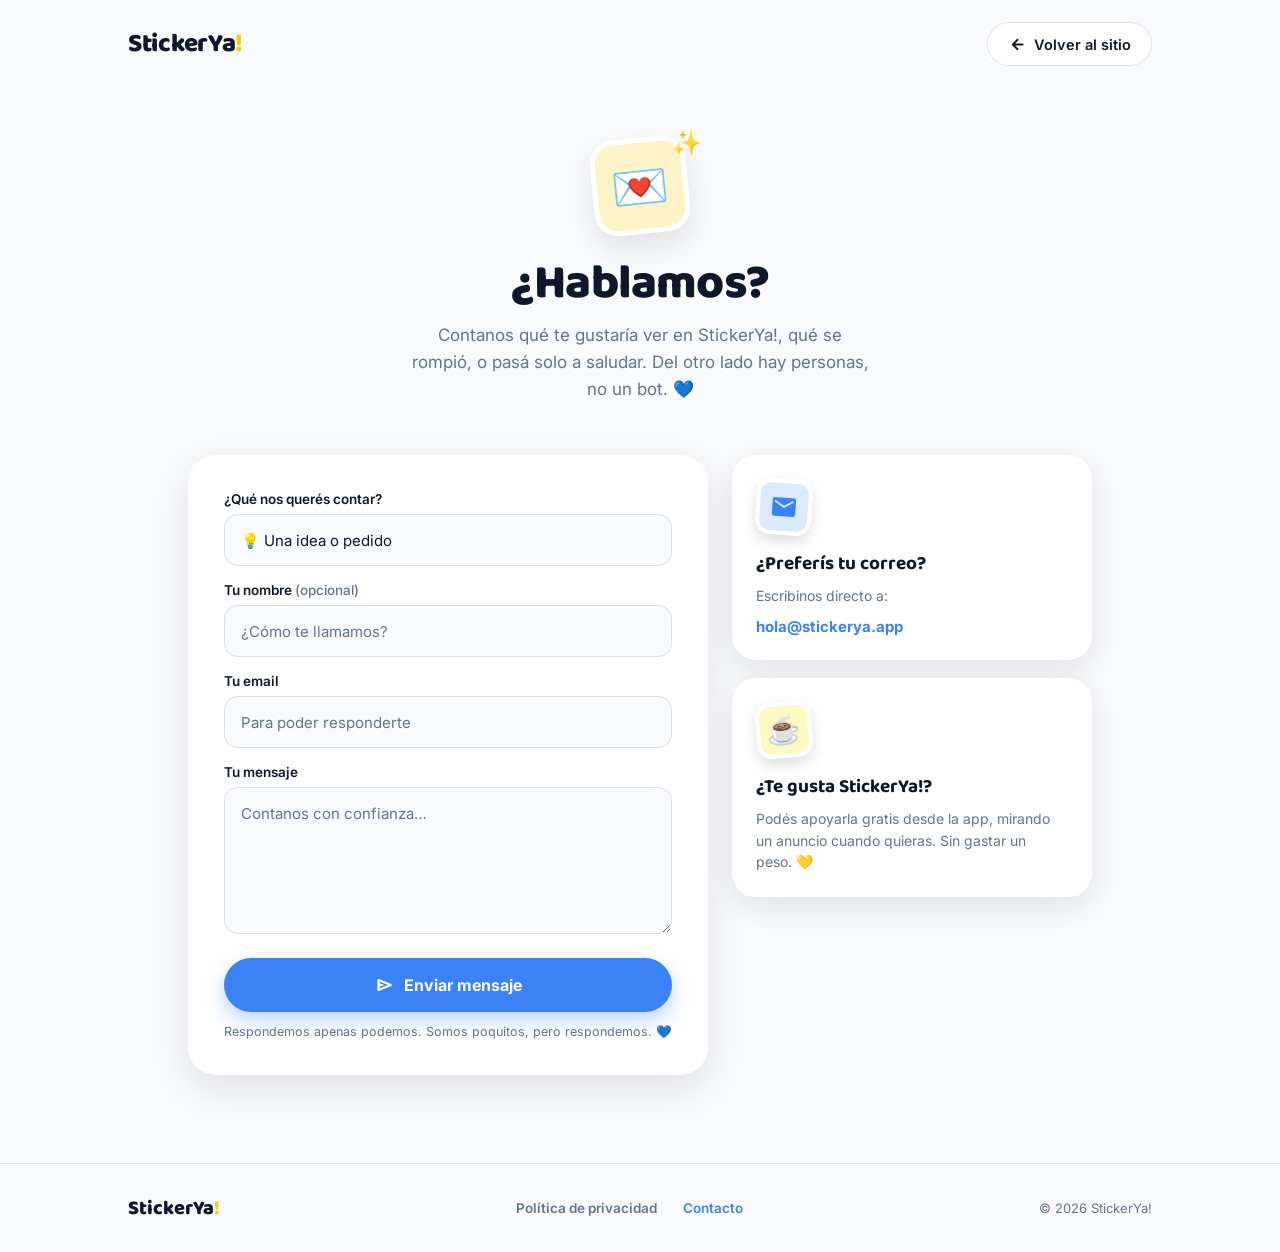
==== contacto.html @ ac91a320 "feat: sitio estático StickerYa! (landing + privacidad + contacto) Reconstrucción a mano desde el dis" ====
<!DOCTYPE html>
<html lang="es">
<head>
<meta charset="utf-8">
<meta name="viewport" content="width=device-width, initial-scale=1">
<title>Contacto — StickerYa!</title>
<meta name="description" content="¿Ideas, algo que se rompió, o solo saludar? Escribinos. Del otro lado hay personas, no un bot.">
<link rel="canonical" href="https://stickerya.app/contacto.html">
<meta name="theme-color" content="#3B82F6">
<meta name="theme-color" content="#0F172A" media="(prefers-color-scheme: dark)">
<meta property="og:type" content="website">
<meta property="og:site_name" content="StickerYa!">
<meta property="og:locale" content="es_LA">
<meta property="og:title" content="Contacto — StickerYa!">
<meta property="og:description" content="¿Ideas, algo que se rompió, o solo saludar? Escribinos.">
<meta property="og:url" content="https://stickerya.app/contacto.html">
<meta property="og:image" content="https://stickerya.app/og-image.png">
<link rel="icon" href="data:image/svg+xml,%3Csvg xmlns='http://www.w3.org/2000/svg' viewBox='0 0 100 100'%3E%3Crect width='100' height='100' rx='24' fill='%233B82F6'/%3E%3Ctext x='50' y='72' font-size='62' text-anchor='middle' font-family='Arial,sans-serif' font-weight='bold' fill='white'%3ES%3C/text%3E%3Ccircle cx='78' cy='30' r='9' fill='%23FACC15'/%3E%3C/svg%3E">
<link rel="preconnect" href="https://fonts.googleapis.com">
<link rel="preconnect" href="https://fonts.gstatic.com" crossorigin>
<link href="https://fonts.googleapis.com/css2?family=Baloo+2:wght@500;600;700;800&family=Inter:wght@400;500;600;700&family=Material+Symbols+Rounded:opsz,wght,FILL,GRAD@24,500,0..1,0&display=swap" rel="stylesheet">
<link rel="stylesheet" href="styles.css">
</head>
<body>
<div style="min-height:100vh; background:var(--syBg,#F8FAFC); color:var(--syT,#0F172A); font-family:Inter,sans-serif; overflow-x:clip;">

  <!-- ===== NAV ===== -->
  <header style="max-width:1120px; margin:0 auto; padding:22px clamp(20px,5vw,48px) 0; display:flex; align-items:center; justify-content:space-between; gap:16px;">
    <a href="index.html" style="text-decoration:none; font-family:'Baloo 2',sans-serif; font-weight:800; font-size:26px; letter-spacing:-.3px; color:var(--syT,#0F172A);">StickerYa<span style="color:var(--syY,#FACC15);">!</span></a>
    <a href="index.html" class="btn-ghost" style="text-decoration:none; display:flex; align-items:center; gap:7px; height:44px; padding:0 20px; border-radius:22px; border:1.5px solid var(--syLine,rgba(148,163,184,.28)); background:var(--sySurf,#fff); color:var(--syT,#0F172A); font-weight:600; font-size:14.5px;"><span style="font-family:'Material Symbols Rounded'; font-size:19px;">arrow_back</span>Volver al sitio</a>
  </header>

  <!-- ===== HEADER DE LA PÁGINA ===== -->
  <section style="max-width:760px; margin:0 auto; padding:clamp(44px,7vw,72px) clamp(20px,5vw,48px) 0; text-align:center;">
    <div style="position:relative; width:96px; height:96px; margin:0 auto;">
      <div style="width:96px; height:96px; background:#FEF3C7; border-radius:24px; border:5px solid #fff; transform:rotate(-6deg); box-shadow:0 12px 28px var(--syShadow,rgba(15,23,42,.10)); display:grid; place-items:center; font-size:46px;">💌</div>
      <span style="position:absolute; top:-10px; right:-14px; font-size:24px; animation:syTwinkle 2.8s ease-in-out infinite; animation-play-state:var(--syPlay,running);">✨</span>
    </div>
    <h1 style="font-family:'Baloo 2',sans-serif; font-weight:800; font-size:clamp(32px,4.6vw,48px); letter-spacing:-.8px; line-height:1.08; margin:24px 0 0; color:var(--syT,#0F172A); text-wrap:balance;">¿Hablamos?</h1>
    <p style="font-size:clamp(15px,2vw,17px); line-height:1.6; color:var(--syT2,#64748B); margin:12px auto 0; max-width:460px; text-wrap:pretty;">Contanos qué te gustaría ver en StickerYa!, qué se rompió, o pasá solo a saludar. Del otro lado hay personas, no un bot. 💙</p>
  </section>

  <!-- ===== CONTENIDO ===== -->
  <section style="max-width:1000px; margin:0 auto; padding:clamp(32px,5vw,52px) clamp(20px,5vw,48px) clamp(56px,8vw,88px); display:flex; flex-wrap:wrap; align-items:flex-start; justify-content:center; gap:24px;">

    <!-- Card del formulario -->
    <div style="flex:1 1 420px; max-width:600px; background:var(--sySurf,#fff); border-radius:28px; padding:clamp(24px,4vw,36px); box-shadow:0 14px 40px var(--syShadow,rgba(15,23,42,.10));">
      <!-- El form usa mailto: funciona sin backend (abre tu app de correo).
           TODO: para envío inline, cambiar action por un endpoint de Formspree/Web3Forms. -->
      <form action="mailto:hola@stickerya.app" method="post" enctype="text/plain">
        <div style="font-size:13.5px; font-weight:600; color:var(--syT,#0F172A); margin-bottom:7px;">¿Qué nos querés contar?</div>
        <select name="tema" class="field" style="height:52px; -webkit-appearance:none; appearance:none;">
          <option>💡 Una idea o pedido</option>
          <option>🐛 Algo se rompió</option>
          <option>👋 Solo saludar</option>
          <option>💬 Otra cosa</option>
        </select>

        <div style="margin-top:16px;">
          <div style="font-size:13.5px; font-weight:600; color:var(--syT,#0F172A); margin-bottom:7px;">Tu nombre <span style="color:var(--syT2,#64748B); font-weight:500;">(opcional)</span></div>
          <input class="field" type="text" name="nombre" placeholder="¿Cómo te llamamos?">
        </div>

        <div style="margin-top:16px;">
          <div style="font-size:13.5px; font-weight:600; color:var(--syT,#0F172A); margin-bottom:7px;">Tu email</div>
          <input class="field" type="email" name="email" required placeholder="Para poder responderte">
        </div>

        <div style="margin-top:16px;">
          <div style="font-size:13.5px; font-weight:600; color:var(--syT,#0F172A); margin-bottom:7px;">Tu mensaje</div>
          <textarea class="field" name="mensaje" required rows="5" placeholder="Contanos con confianza…"></textarea>
        </div>

        <button type="submit" class="btn-primary" style="margin-top:20px; width:100%; height:54px; border:none; cursor:pointer; border-radius:27px; background:var(--syP,#3B82F6); box-shadow:0 8px 20px rgba(59,130,246,.35); display:flex; align-items:center; justify-content:center; gap:9px; color:var(--syOnP,#fff); font-family:Inter,sans-serif; font-weight:700; font-size:16px;"><span style="font-family:'Material Symbols Rounded'; font-size:20px;">send</span>Enviar mensaje</button>
        <div style="font-size:12.5px; color:var(--syT2,#64748B); text-align:center; margin-top:12px;">Respondemos apenas podemos. Somos poquitos, pero respondemos. 💙</div>
      </form>
    </div>

    <!-- Columna lateral -->
    <div style="flex:1 1 280px; max-width:360px; display:flex; flex-direction:column; gap:18px;">
      <div style="background:var(--sySurf,#fff); border-radius:24px; padding:24px; box-shadow:0 10px 30px var(--syShadow,rgba(15,23,42,.10));">
        <div style="width:56px; height:56px; background:#DBEAFE; border-radius:15px; border:4px solid #fff; transform:rotate(4deg); box-shadow:0 6px 14px rgba(15,23,42,.14); display:grid; place-items:center;"><span style="font-family:'Material Symbols Rounded'; font-size:28px; color:#3B82F6; font-variation-settings:'FILL' 1;">mail</span></div>
        <h2 style="font-family:'Baloo 2',sans-serif; font-weight:700; font-size:19px; margin:14px 0 0; color:var(--syT,#0F172A);">¿Preferís tu correo?</h2>
        <p style="font-size:14px; line-height:1.55; color:var(--syT2,#64748B); margin:6px 0 0;">Escribinos directo a:</p>
        <a href="mailto:hola@stickerya.app" class="flink" style="text-decoration:none; display:inline-flex; align-items:center; gap:7px; margin-top:10px; font-size:15px; font-weight:700; color:var(--syP,#3B82F6);">hola@stickerya.app</a>
      </div>
      <div style="background:var(--sySurf,#fff); border-radius:24px; padding:24px; box-shadow:0 10px 30px var(--syShadow,rgba(15,23,42,.10));">
        <div style="width:56px; height:56px; background:#FEF9C3; border-radius:15px; border:4px solid #fff; transform:rotate(-5deg); box-shadow:0 6px 14px rgba(15,23,42,.14); display:grid; place-items:center; font-size:28px;">☕</div>
        <h2 style="font-family:'Baloo 2',sans-serif; font-weight:700; font-size:19px; margin:14px 0 0; color:var(--syT,#0F172A);">¿Te gusta StickerYa!?</h2>
        <p style="font-size:14px; line-height:1.55; color:var(--syT2,#64748B); margin:6px 0 0; text-wrap:pretty;">Podés apoyarla gratis desde la app, mirando un anuncio cuando quieras. Sin gastar un peso. 💛</p>
      </div>
    </div>
  </section>

  <!-- ===== FOOTER ===== -->
  <footer style="border-top:1px solid var(--syLine,rgba(148,163,184,.28));">
    <div style="max-width:1120px; margin:0 auto; padding:28px clamp(20px,5vw,48px); display:flex; flex-wrap:wrap; align-items:center; justify-content:space-between; gap:14px 24px;">
      <a href="index.html" style="text-decoration:none; font-family:'Baloo 2',sans-serif; font-weight:800; font-size:20px; color:var(--syT,#0F172A);">StickerYa<span style="color:var(--syY,#FACC15);">!</span></a>
      <div style="display:flex; flex-wrap:wrap; gap:8px 26px;">
        <a href="privacidad.html" class="flink" style="text-decoration:none; font-size:13.5px; font-weight:600; color:var(--syT2,#64748B);">Política de privacidad</a>
        <span style="font-size:13.5px; font-weight:600; color:var(--syP,#3B82F6);">Contacto</span>
      </div>
      <div style="font-size:13px; color:var(--syT2,#64748B);">© 2026 StickerYa!</div>
    </div>
  </footer>
</div>
</body>
</html>
---- styles.css ----
/* StickerYa! — estilos compartidos del sitio */
:root {
  --syBg:#F8FAFC; --sySurf:#FFFFFF; --syT:#0F172A; --syT2:#64748B;
  --syP:#3B82F6; --syPD:#2563EB; --syOnP:#FFFFFF; --syY:#FACC15;
  --syGlow:#DBEAFE; --syGlow2:#EFF6FF;
  --syLine:rgba(148,163,184,.28); --syShadow:rgba(15,23,42,.10);
  --syPlay:running; color-scheme:light;
}
@media (prefers-color-scheme: dark) {
  :root {
    --syBg:#0F172A; --sySurf:#1E293B; --syT:#F1F5F9; --syT2:#94A3B8;
    --syP:#60A5FA; --syPD:#3B82F6; --syOnP:#0F172A; --syY:#FDE047;
    --syGlow:#1E3252; --syGlow2:#16243C;
    --syLine:rgba(148,163,184,.22); --syShadow:rgba(0,0,0,.45);
    color-scheme:dark;
  }
}
@media (prefers-reduced-motion: reduce) { :root { --syPlay:paused; } }

* { box-sizing: border-box; }
html { scroll-behavior: smooth; }
body { margin: 0; -webkit-font-smoothing: antialiased; text-rendering: optimizeLegibility; }
::selection { background: #FACC15; color: #0F172A; }
a { -webkit-tap-highlight-color: transparent; }

@keyframes syFloatA { 0%,100% { transform: translateY(0); } 50% { transform: translateY(-13px); } }
@keyframes syFloatB { 0%,100% { transform: translateY(-7px); } 50% { transform: translateY(9px); } }
@keyframes syTwinkle { 0%,100% { opacity: .35; transform: scale(.85) rotate(-8deg); } 50% { opacity: 1; transform: scale(1.15) rotate(8deg); } }
@keyframes syFall { 0% { transform: translateY(-12px) rotate(0deg); opacity: 0; } 12% { opacity: 1; } 100% { transform: translateY(150px) rotate(200deg); opacity: 0; } }

/* Botones / links con hover (reemplazan style-hover de Claude Design) */
.btn-primary { transition: transform .15s ease, box-shadow .15s ease; }
.btn-primary:hover { transform: translateY(-1px); box-shadow: 0 8px 20px rgba(59,130,246,.40); }
.btn-play { transition: transform .15s ease; }
.btn-play:hover { transform: translateY(-2px); }
.btn-ghost { transition: border-color .15s ease, color .15s ease; }
.btn-ghost:hover { border-color: var(--syP); color: var(--syP); }
.btn-yellow { transition: transform .15s ease; }
.btn-yellow:hover { transform: translateY(-1px); }
.flink { transition: color .15s ease; }
.flink:hover { color: var(--syP); }

/* Campos de formulario (Contacto) */
.field {
  width: 100%; border-radius: 14px; border: 1.5px solid var(--syLine);
  background: var(--syBg); padding: 0 16px; font-family: Inter, sans-serif;
  font-size: 15px; color: var(--syT); outline: none;
  transition: border-color .15s ease, box-shadow .15s ease, background .15s ease;
}
input.field { height: 52px; }
textarea.field { padding: 14px 16px; line-height: 1.55; resize: vertical; min-height: 120px; }
.field:focus { border-color: var(--syP); box-shadow: 0 0 0 4px rgba(59,130,246,.16); background: var(--sySurf); }
.field::placeholder { color: var(--syT2); }
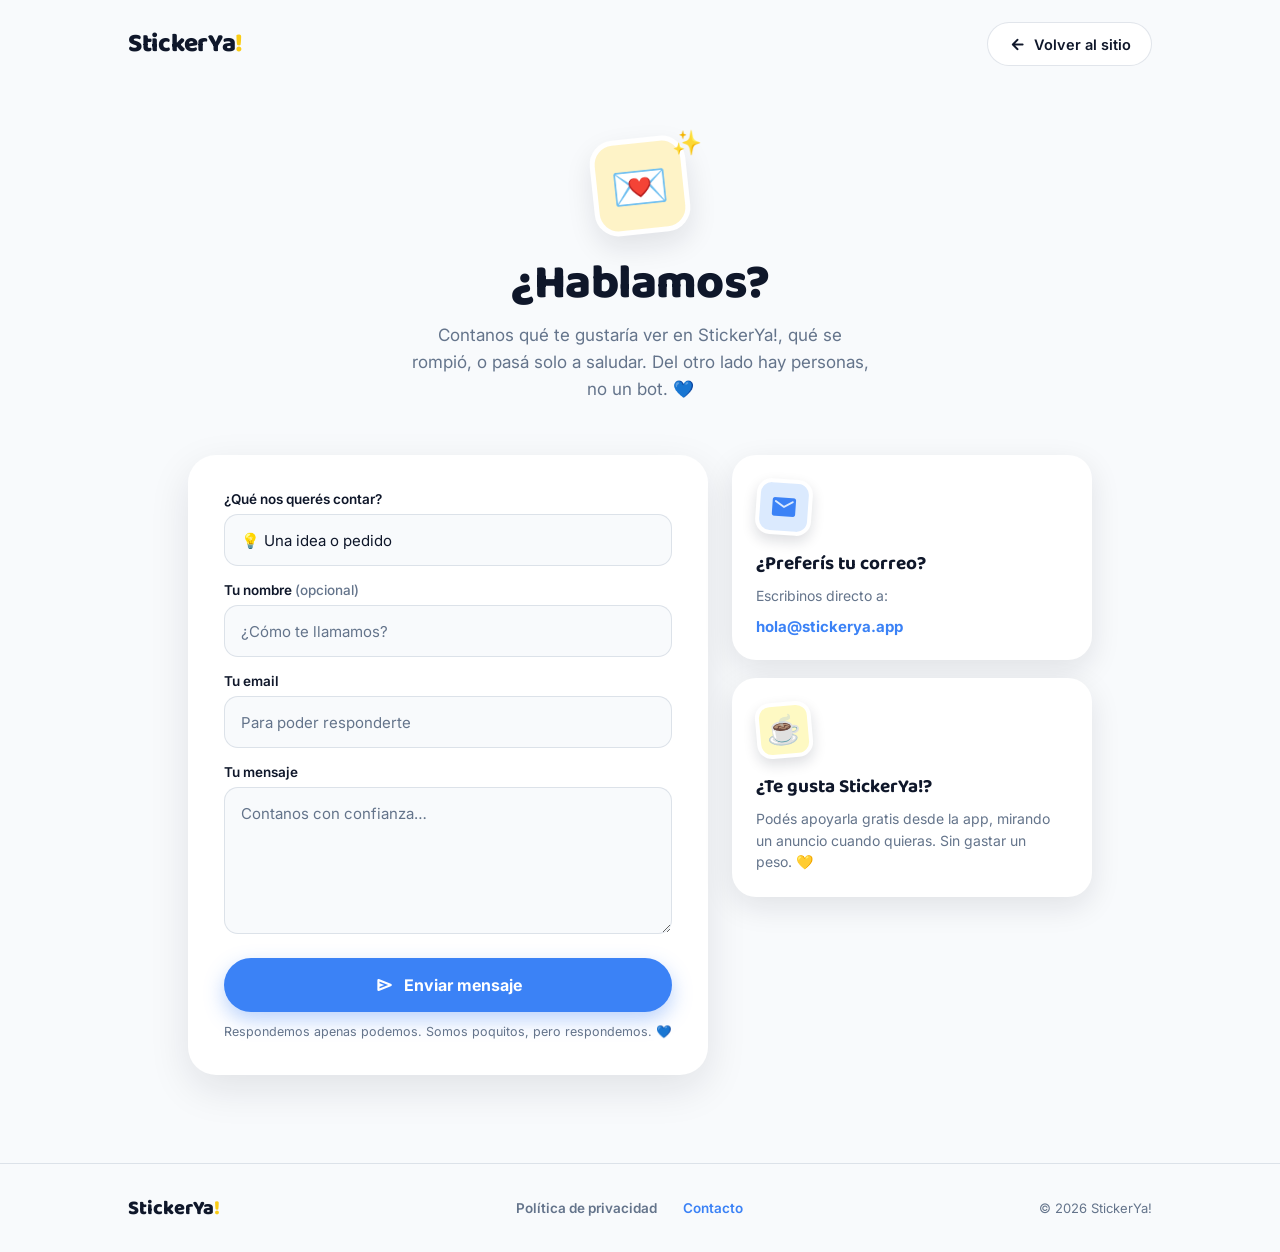
==== commit 76ea2d4d: "feat: og-image de marca + favicon con ícono real - og-image.png (1200×630) para preview al compartir" ====
--- a/contacto.html
+++ b/contacto.html
@@ -16,6 +16,7 @@
 <meta property="og:url" content="https://stickerya.app/contacto.html">
 <meta property="og:image" content="https://stickerya.app/og-image.png">
 <link rel="icon" href="data:image/svg+xml,%3Csvg xmlns='http://www.w3.org/2000/svg' viewBox='0 0 100 100'%3E%3Crect width='100' height='100' rx='24' fill='%233B82F6'/%3E%3Ctext x='50' y='72' font-size='62' text-anchor='middle' font-family='Arial,sans-serif' font-weight='bold' fill='white'%3ES%3C/text%3E%3Ccircle cx='78' cy='30' r='9' fill='%23FACC15'/%3E%3C/svg%3E">
+<link rel="apple-touch-icon" href="icon.png">
 <link rel="preconnect" href="https://fonts.googleapis.com">
 <link rel="preconnect" href="https://fonts.gstatic.com" crossorigin>
 <link href="https://fonts.googleapis.com/css2?family=Baloo+2:wght@500;600;700;800&family=Inter:wght@400;500;600;700&family=Material+Symbols+Rounded:opsz,wght,FILL,GRAD@24,500,0..1,0&display=swap" rel="stylesheet">
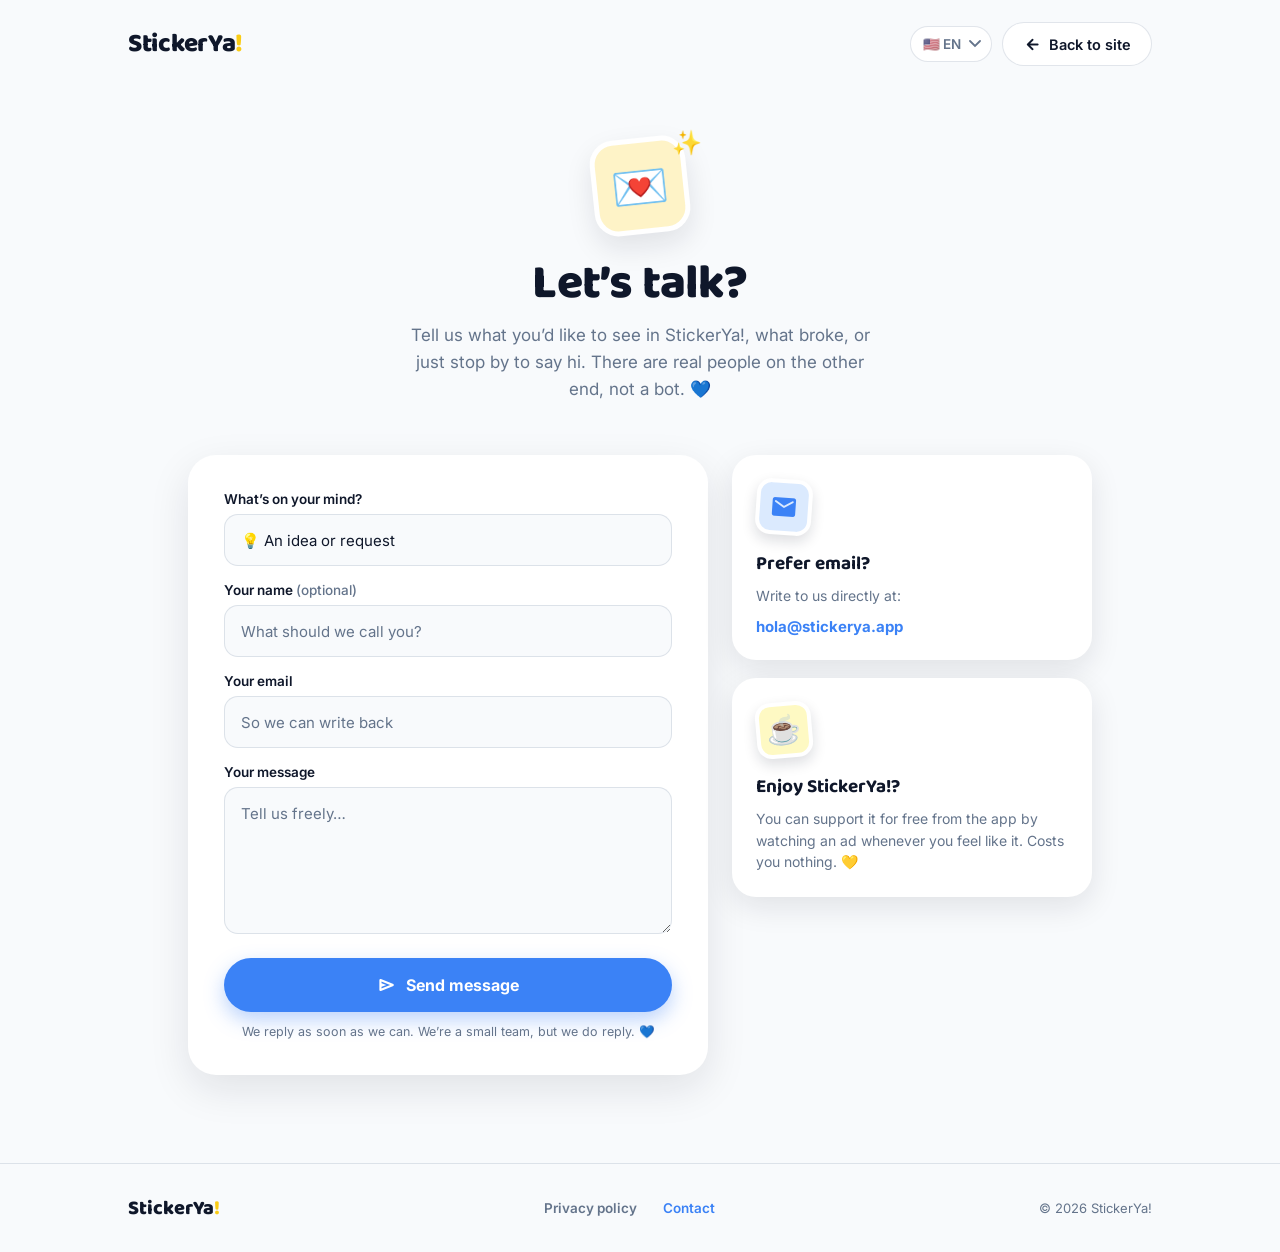
==== commit ff7a8015: "feat(i18n): sitio multi-idioma es/en/pt con auto-detección + picker - Runtime client-side (i18n.js):" ====
--- a/contacto.html
+++ b/contacto.html
@@ -1,18 +1,26 @@
 <!DOCTYPE html>
 <html lang="es">
 <head>
+<!-- Google tag (gtag.js) -->
+<script async src="https://www.googletagmanager.com/gtag/js?id=G-CGMSL0RC98"></script>
+<script>
+  window.dataLayer = window.dataLayer || [];
+  function gtag(){dataLayer.push(arguments);}
+  gtag('js', new Date());
+  gtag('config', 'G-CGMSL0RC98');
+</script>
 <meta charset="utf-8">
 <meta name="viewport" content="width=device-width, initial-scale=1">
-<title>Contacto — StickerYa!</title>
-<meta name="description" content="¿Ideas, algo que se rompió, o solo saludar? Escribinos. Del otro lado hay personas, no un bot.">
+<title data-i18n-attr="textContent:meta.title.contact">Contacto — StickerYa!</title>
+<meta name="description" data-i18n-attr="content:meta.desc.contact" content="¿Ideas, algo que se rompió, o solo saludar? Escribinos. Del otro lado hay personas, no un bot.">
 <link rel="canonical" href="https://stickerya.app/contacto.html">
 <meta name="theme-color" content="#3B82F6">
 <meta name="theme-color" content="#0F172A" media="(prefers-color-scheme: dark)">
 <meta property="og:type" content="website">
 <meta property="og:site_name" content="StickerYa!">
 <meta property="og:locale" content="es_LA">
-<meta property="og:title" content="Contacto — StickerYa!">
-<meta property="og:description" content="¿Ideas, algo que se rompió, o solo saludar? Escribinos.">
+<meta property="og:title" data-i18n-attr="content:meta.og.title.contact" content="Contacto — StickerYa!">
+<meta property="og:description" data-i18n-attr="content:meta.og.desc.contact" content="¿Ideas, algo que se rompió, o solo saludar? Escribinos.">
 <meta property="og:url" content="https://stickerya.app/contacto.html">
 <meta property="og:image" content="https://stickerya.app/og-image.png">
 <link rel="icon" href="data:image/svg+xml,%3Csvg xmlns='http://www.w3.org/2000/svg' viewBox='0 0 100 100'%3E%3Crect width='100' height='100' rx='24' fill='%233B82F6'/%3E%3Ctext x='50' y='72' font-size='62' text-anchor='middle' font-family='Arial,sans-serif' font-weight='bold' fill='white'%3ES%3C/text%3E%3Ccircle cx='78' cy='30' r='9' fill='%23FACC15'/%3E%3C/svg%3E">
@@ -28,7 +36,14 @@
   <!-- ===== NAV ===== -->
   <header style="max-width:1120px; margin:0 auto; padding:22px clamp(20px,5vw,48px) 0; display:flex; align-items:center; justify-content:space-between; gap:16px;">
     <a href="index.html" style="text-decoration:none; font-family:'Baloo 2',sans-serif; font-weight:800; font-size:26px; letter-spacing:-.3px; color:var(--syT,#0F172A);">StickerYa<span style="color:var(--syY,#FACC15);">!</span></a>
-    <a href="index.html" class="btn-ghost" style="text-decoration:none; display:flex; align-items:center; gap:7px; height:44px; padding:0 20px; border-radius:22px; border:1.5px solid var(--syLine,rgba(148,163,184,.28)); background:var(--sySurf,#fff); color:var(--syT,#0F172A); font-weight:600; font-size:14.5px;"><span style="font-family:'Material Symbols Rounded'; font-size:19px;">arrow_back</span>Volver al sitio</a>
+    <div style="display:flex; align-items:center; gap:10px;">
+      <select class="sy-lang-picker" aria-label="Idioma" onchange="sySetLang(this.value)">
+        <option value="es">🇦🇷 ES</option>
+        <option value="en">🇺🇸 EN</option>
+        <option value="pt">🇧🇷 PT</option>
+      </select>
+      <a href="index.html" class="btn-ghost" style="text-decoration:none; display:flex; align-items:center; gap:7px; height:44px; padding:0 20px; border-radius:22px; border:1.5px solid var(--syLine,rgba(148,163,184,.28)); background:var(--sySurf,#fff); color:var(--syT,#0F172A); font-weight:600; font-size:14.5px;"><span style="font-family:'Material Symbols Rounded'; font-size:19px;">arrow_back</span><span data-i18n="nav.back">Volver al sitio</span></a>
+    </div>
   </header>
 
   <!-- ===== HEADER DE LA PÁGINA ===== -->
@@ -37,8 +52,8 @@
       <div style="width:96px; height:96px; background:#FEF3C7; border-radius:24px; border:5px solid #fff; transform:rotate(-6deg); box-shadow:0 12px 28px var(--syShadow,rgba(15,23,42,.10)); display:grid; place-items:center; font-size:46px;">💌</div>
       <span style="position:absolute; top:-10px; right:-14px; font-size:24px; animation:syTwinkle 2.8s ease-in-out infinite; animation-play-state:var(--syPlay,running);">✨</span>
     </div>
-    <h1 style="font-family:'Baloo 2',sans-serif; font-weight:800; font-size:clamp(32px,4.6vw,48px); letter-spacing:-.8px; line-height:1.08; margin:24px 0 0; color:var(--syT,#0F172A); text-wrap:balance;">¿Hablamos?</h1>
-    <p style="font-size:clamp(15px,2vw,17px); line-height:1.6; color:var(--syT2,#64748B); margin:12px auto 0; max-width:460px; text-wrap:pretty;">Contanos qué te gustaría ver en StickerYa!, qué se rompió, o pasá solo a saludar. Del otro lado hay personas, no un bot. 💙</p>
+    <h1 data-i18n="contact.h1" style="font-family:'Baloo 2',sans-serif; font-weight:800; font-size:clamp(32px,4.6vw,48px); letter-spacing:-.8px; line-height:1.08; margin:24px 0 0; color:var(--syT,#0F172A); text-wrap:balance;">¿Hablamos?</h1>
+    <p data-i18n="contact.subtitle" style="font-size:clamp(15px,2vw,17px); line-height:1.6; color:var(--syT2,#64748B); margin:12px auto 0; max-width:460px; text-wrap:pretty;">Contanos qué te gustaría ver en StickerYa!, qué se rompió, o pasá solo a saludar. Del otro lado hay personas, no un bot. 💙</p>
   </section>
 
   <!-- ===== CONTENIDO ===== -->
@@ -49,31 +64,31 @@
       <!-- El form usa mailto: funciona sin backend (abre tu app de correo).
            TODO: para envío inline, cambiar action por un endpoint de Formspree/Web3Forms. -->
       <form action="mailto:hola@stickerya.app" method="post" enctype="text/plain">
-        <div style="font-size:13.5px; font-weight:600; color:var(--syT,#0F172A); margin-bottom:7px;">¿Qué nos querés contar?</div>
+        <div data-i18n="contact.form.topic.label" style="font-size:13.5px; font-weight:600; color:var(--syT,#0F172A); margin-bottom:7px;">¿Qué nos querés contar?</div>
         <select name="tema" class="field" style="height:52px; -webkit-appearance:none; appearance:none;">
-          <option>💡 Una idea o pedido</option>
-          <option>🐛 Algo se rompió</option>
-          <option>👋 Solo saludar</option>
-          <option>💬 Otra cosa</option>
+          <option data-i18n="contact.form.topic.idea">💡 Una idea o pedido</option>
+          <option data-i18n="contact.form.topic.bug">🐛 Algo se rompió</option>
+          <option data-i18n="contact.form.topic.hi">👋 Solo saludar</option>
+          <option data-i18n="contact.form.topic.other">💬 Otra cosa</option>
         </select>
 
         <div style="margin-top:16px;">
-          <div style="font-size:13.5px; font-weight:600; color:var(--syT,#0F172A); margin-bottom:7px;">Tu nombre <span style="color:var(--syT2,#64748B); font-weight:500;">(opcional)</span></div>
-          <input class="field" type="text" name="nombre" placeholder="¿Cómo te llamamos?">
+          <div style="font-size:13.5px; font-weight:600; color:var(--syT,#0F172A); margin-bottom:7px;"><span data-i18n="contact.form.name.label">Tu nombre</span> <span data-i18n="contact.form.name.optional" style="color:var(--syT2,#64748B); font-weight:500;">(opcional)</span></div>
+          <input class="field" type="text" name="nombre" data-i18n-attr="placeholder:contact.form.name.ph" placeholder="¿Cómo te llamamos?">
         </div>
 
         <div style="margin-top:16px;">
-          <div style="font-size:13.5px; font-weight:600; color:var(--syT,#0F172A); margin-bottom:7px;">Tu email</div>
-          <input class="field" type="email" name="email" required placeholder="Para poder responderte">
+          <div data-i18n="contact.form.email.label" style="font-size:13.5px; font-weight:600; color:var(--syT,#0F172A); margin-bottom:7px;">Tu email</div>
+          <input class="field" type="email" name="email" required data-i18n-attr="placeholder:contact.form.email.ph" placeholder="Para poder responderte">
         </div>
 
         <div style="margin-top:16px;">
-          <div style="font-size:13.5px; font-weight:600; color:var(--syT,#0F172A); margin-bottom:7px;">Tu mensaje</div>
-          <textarea class="field" name="mensaje" required rows="5" placeholder="Contanos con confianza…"></textarea>
+          <div data-i18n="contact.form.msg.label" style="font-size:13.5px; font-weight:600; color:var(--syT,#0F172A); margin-bottom:7px;">Tu mensaje</div>
+          <textarea class="field" name="mensaje" required rows="5" data-i18n-attr="placeholder:contact.form.msg.ph" placeholder="Contanos con confianza…"></textarea>
         </div>
 
-        <button type="submit" class="btn-primary" style="margin-top:20px; width:100%; height:54px; border:none; cursor:pointer; border-radius:27px; background:var(--syP,#3B82F6); box-shadow:0 8px 20px rgba(59,130,246,.35); display:flex; align-items:center; justify-content:center; gap:9px; color:var(--syOnP,#fff); font-family:Inter,sans-serif; font-weight:700; font-size:16px;"><span style="font-family:'Material Symbols Rounded'; font-size:20px;">send</span>Enviar mensaje</button>
-        <div style="font-size:12.5px; color:var(--syT2,#64748B); text-align:center; margin-top:12px;">Respondemos apenas podemos. Somos poquitos, pero respondemos. 💙</div>
+        <button type="submit" class="btn-primary" style="margin-top:20px; width:100%; height:54px; border:none; cursor:pointer; border-radius:27px; background:var(--syP,#3B82F6); box-shadow:0 8px 20px rgba(59,130,246,.35); display:flex; align-items:center; justify-content:center; gap:9px; color:var(--syOnP,#fff); font-family:Inter,sans-serif; font-weight:700; font-size:16px;"><span style="font-family:'Material Symbols Rounded'; font-size:20px;">send</span><span data-i18n="contact.form.submit">Enviar mensaje</span></button>
+        <div data-i18n="contact.form.footer" style="font-size:12.5px; color:var(--syT2,#64748B); text-align:center; margin-top:12px;">Respondemos apenas podemos. Somos poquitos, pero respondemos. 💙</div>
       </form>
     </div>
 
@@ -81,14 +96,14 @@
     <div style="flex:1 1 280px; max-width:360px; display:flex; flex-direction:column; gap:18px;">
       <div style="background:var(--sySurf,#fff); border-radius:24px; padding:24px; box-shadow:0 10px 30px var(--syShadow,rgba(15,23,42,.10));">
         <div style="width:56px; height:56px; background:#DBEAFE; border-radius:15px; border:4px solid #fff; transform:rotate(4deg); box-shadow:0 6px 14px rgba(15,23,42,.14); display:grid; place-items:center;"><span style="font-family:'Material Symbols Rounded'; font-size:28px; color:#3B82F6; font-variation-settings:'FILL' 1;">mail</span></div>
-        <h2 style="font-family:'Baloo 2',sans-serif; font-weight:700; font-size:19px; margin:14px 0 0; color:var(--syT,#0F172A);">¿Preferís tu correo?</h2>
-        <p style="font-size:14px; line-height:1.55; color:var(--syT2,#64748B); margin:6px 0 0;">Escribinos directo a:</p>
+        <h2 data-i18n="contact.email.title" style="font-family:'Baloo 2',sans-serif; font-weight:700; font-size:19px; margin:14px 0 0; color:var(--syT,#0F172A);">¿Preferís tu correo?</h2>
+        <p data-i18n="contact.email.body" style="font-size:14px; line-height:1.55; color:var(--syT2,#64748B); margin:6px 0 0;">Escribinos directo a:</p>
         <a href="mailto:hola@stickerya.app" class="flink" style="text-decoration:none; display:inline-flex; align-items:center; gap:7px; margin-top:10px; font-size:15px; font-weight:700; color:var(--syP,#3B82F6);">hola@stickerya.app</a>
       </div>
       <div style="background:var(--sySurf,#fff); border-radius:24px; padding:24px; box-shadow:0 10px 30px var(--syShadow,rgba(15,23,42,.10));">
         <div style="width:56px; height:56px; background:#FEF9C3; border-radius:15px; border:4px solid #fff; transform:rotate(-5deg); box-shadow:0 6px 14px rgba(15,23,42,.14); display:grid; place-items:center; font-size:28px;">☕</div>
-        <h2 style="font-family:'Baloo 2',sans-serif; font-weight:700; font-size:19px; margin:14px 0 0; color:var(--syT,#0F172A);">¿Te gusta StickerYa!?</h2>
-        <p style="font-size:14px; line-height:1.55; color:var(--syT2,#64748B); margin:6px 0 0; text-wrap:pretty;">Podés apoyarla gratis desde la app, mirando un anuncio cuando quieras. Sin gastar un peso. 💛</p>
+        <h2 data-i18n="contact.support.title" style="font-family:'Baloo 2',sans-serif; font-weight:700; font-size:19px; margin:14px 0 0; color:var(--syT,#0F172A);">¿Te gusta StickerYa!?</h2>
+        <p data-i18n="contact.support.body" style="font-size:14px; line-height:1.55; color:var(--syT2,#64748B); margin:6px 0 0; text-wrap:pretty;">Podés apoyarla gratis desde la app, mirando un anuncio cuando quieras. Sin gastar un peso. 💛</p>
       </div>
     </div>
   </section>
@@ -98,12 +113,16 @@
     <div style="max-width:1120px; margin:0 auto; padding:28px clamp(20px,5vw,48px); display:flex; flex-wrap:wrap; align-items:center; justify-content:space-between; gap:14px 24px;">
       <a href="index.html" style="text-decoration:none; font-family:'Baloo 2',sans-serif; font-weight:800; font-size:20px; color:var(--syT,#0F172A);">StickerYa<span style="color:var(--syY,#FACC15);">!</span></a>
       <div style="display:flex; flex-wrap:wrap; gap:8px 26px;">
-        <a href="privacidad.html" class="flink" style="text-decoration:none; font-size:13.5px; font-weight:600; color:var(--syT2,#64748B);">Política de privacidad</a>
-        <span style="font-size:13.5px; font-weight:600; color:var(--syP,#3B82F6);">Contacto</span>
+        <a href="privacidad.html" class="flink" style="text-decoration:none; font-size:13.5px; font-weight:600; color:var(--syT2,#64748B);"><span data-i18n="footer.privacy">Política de privacidad</span></a>
+        <span data-i18n="footer.contact" style="font-size:13.5px; font-weight:600; color:var(--syP,#3B82F6);">Contacto</span>
       </div>
-      <div style="font-size:13px; color:var(--syT2,#64748B);">© 2026 StickerYa!</div>
+      <div data-i18n="footer.copy" style="font-size:13px; color:var(--syT2,#64748B);">© 2026 StickerYa!</div>
     </div>
   </footer>
 </div>
+<script src="i18n/es.js"></script>
+<script src="i18n/en.js"></script>
+<script src="i18n/pt.js"></script>
+<script src="i18n.js"></script>
 </body>
 </html>
--- a/styles.css
+++ b/styles.css
@@ -40,6 +40,30 @@
 .flink { transition: color .15s ease; }
 .flink:hover { color: var(--syP); }
 
+/* Language picker */
+.sy-lang-picker {
+  appearance: none;
+  -webkit-appearance: none;
+  height: 36px;
+  padding: 0 30px 0 12px;
+  border-radius: 18px;
+  border: 1.5px solid var(--syLine, rgba(148,163,184,.28));
+  background: var(--sySurf, #fff) url("data:image/svg+xml,%3Csvg xmlns='http://www.w3.org/2000/svg' width='12' height='8' viewBox='0 0 12 8'%3E%3Cpath d='M1 1l5 5 5-5' stroke='%2364748B' stroke-width='1.8' fill='none' stroke-linecap='round'/%3E%3C/svg%3E") no-repeat right 10px center;
+  color: var(--syT2, #64748B);
+  font-family: Inter, sans-serif;
+  font-size: 13.5px;
+  font-weight: 600;
+  cursor: pointer;
+  transition: border-color .15s ease, color .15s ease;
+  flex-shrink: 0;
+}
+.sy-lang-picker:hover,
+.sy-lang-picker:focus {
+  border-color: var(--syP, #3B82F6);
+  color: var(--syP, #3B82F6);
+  outline: none;
+}
+
 /* Campos de formulario (Contacto) */
 .field {
   width: 100%; border-radius: 14px; border: 1.5px solid var(--syLine);
